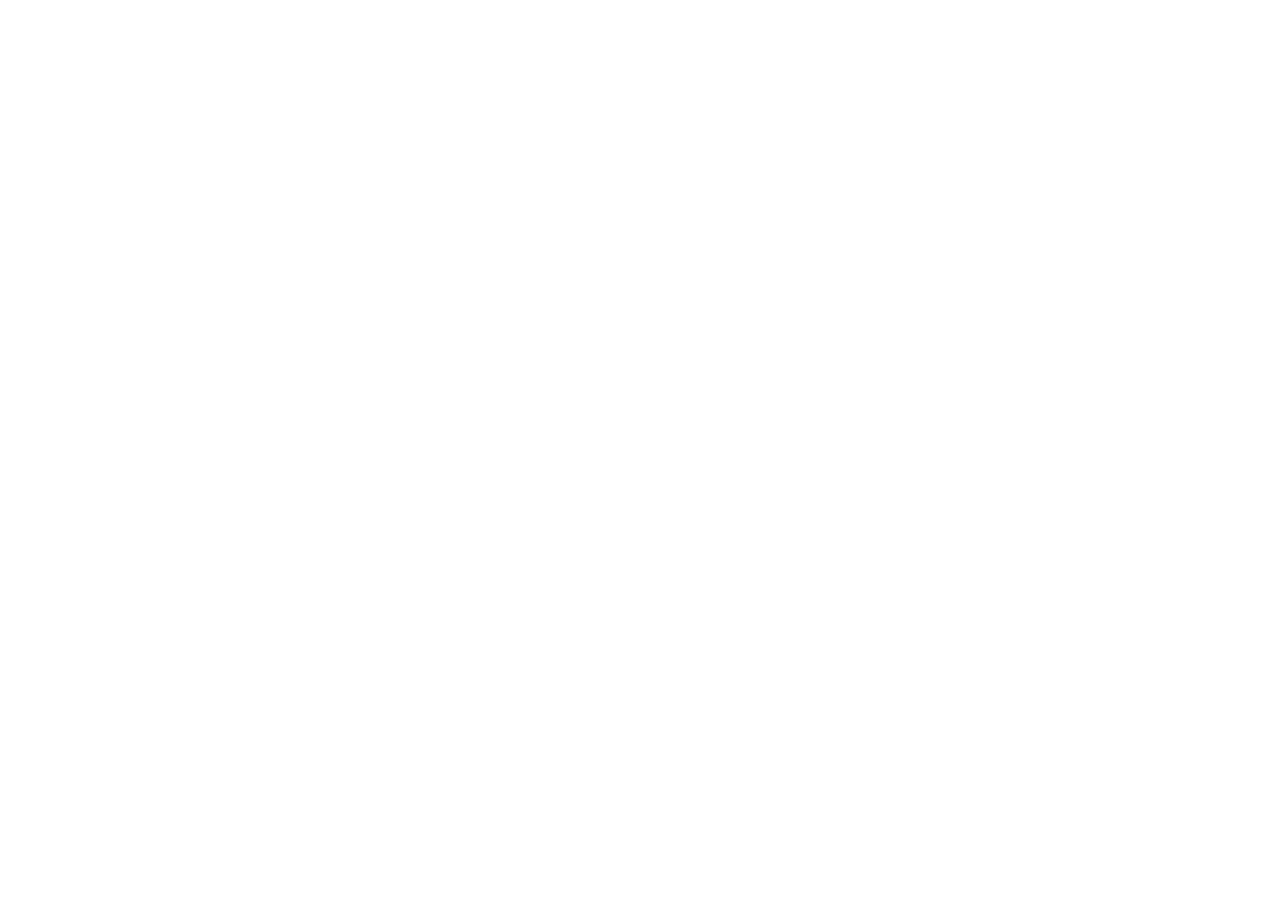
==== index.html @ a45eee53 "initial commit" ====
<!DOCTYPE html>
<html lang="en">
<head>
    <meta charset="UTF-8">
    <meta http-equiv="X-UA-Compatible" content="IE=edge">
    <meta name="viewport" content="width=device-width, initial-scale=1.0">
    <title>Travel Goals</title>
</head>
<body>
    
</body>
</html>
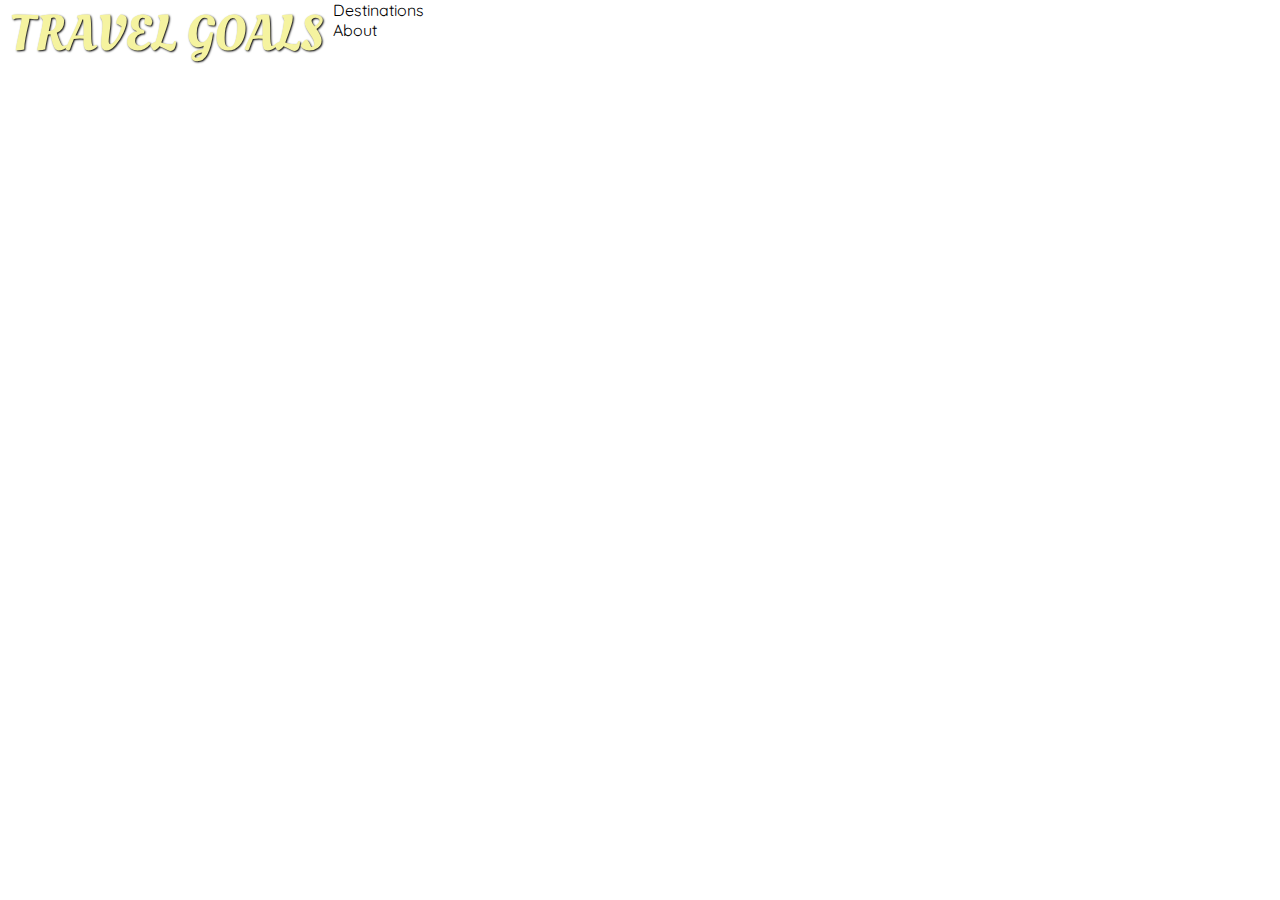
==== commit b6bda6a3: "added flexbox" ====
--- a/index.html
+++ b/index.html
@@ -1,12 +1,32 @@
 <!DOCTYPE html>
 <html lang="en">
-<head>
-    <meta charset="UTF-8">
-    <meta http-equiv="X-UA-Compatible" content="IE=edge">
-    <meta name="viewport" content="width=device-width, initial-scale=1.0">
+  <head>
+    <meta charset="UTF-8" />
+    <meta http-equiv="X-UA-Compatible" content="IE=edge" />
+    <link
+      href="https://fonts.googleapis.com/css2?family=Raleway:wght@700&family=Oleo+Script:wght@700&family=Quicksand:wght@300;500&display=swap"
+      rel="stylesheet"
+    />
+    <link rel="stylesheet" href="styles/styles.css" />
+    <link rel="stylesheet" href="styles/shared.css" />
     <title>Travel Goals</title>
-</head>
-<body>
-    
-</body>
-</html>+  </head>
+  <body>
+    <header id="container">
+      <div id="page-logo">
+        <a href="index.html">Travel goals</a>
+      </div>
+      <nav>
+          <ul>
+            <li href="places.html">Destinations</li>
+            <li href="about.html">About</li>
+          </ul>
+      </nav>
+    </header>
+    <main>
+      <section></section>
+      <section></section>
+    </main>
+    <footer></footer>
+  </body>
+</html>
--- a/styles/shared.css
+++ b/styles/shared.css
@@ -0,0 +1,29 @@
+body {
+    font-family: "Quicksand", sans-serif;
+    margin: 0;
+}
+
+
+
+ul {
+    list-style: none; /* usuwa bullet pointy */
+    margin: 0;
+    padding: 0;
+}
+
+#container {
+    display: flex; /* utworzenie flexboxa */
+    flex-direction: row;
+    flex-wrap: nowrap;
+
+    
+}
+#page-logo a {
+    padding: 10px;
+    font-family: "Oleo Script", sans-serif;
+    color: rgb(245, 243,160);
+    font-size: 50px;
+    text-decoration: none;
+    text-transform: uppercase;
+    text-shadow: 1px 1px 2px rgb(0, 0, 0);
+}
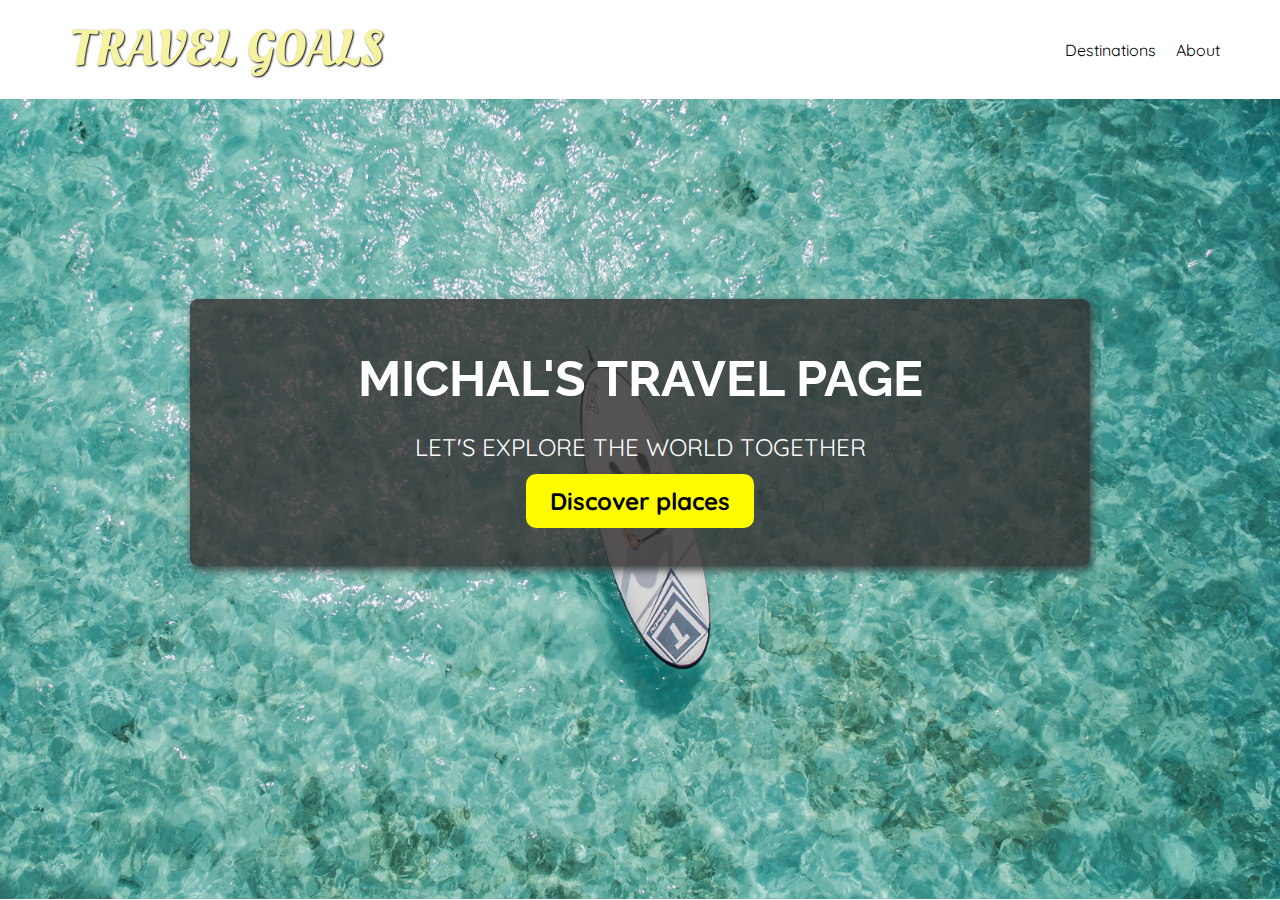
==== commit ec4ec4d3: "changed css for shared and styles" ====
--- a/index.html
+++ b/index.html
@@ -12,20 +12,26 @@
     <title>Travel Goals</title>
   </head>
   <body>
-    <header id="container">
+    <header>
       <div id="page-logo">
         <a href="index.html">Travel goals</a>
       </div>
       <nav>
-          <ul>
-            <li href="places.html">Destinations</li>
-            <li href="about.html">About</li>
-          </ul>
+        <ul>
+          <li href="places.html">Destinations</li>
+          <li href="about.html">About</li>
+        </ul>
       </nav>
     </header>
     <main>
-      <section></section>
-      <section></section>
+      <section id="photo">
+        <div id="photo-content">
+          <h1>Michal's travel page</h1>
+          <p>Let's explore the world together</p>
+          <a href="places.html">Discover places</a>
+        </div>
+      </section>
+      <section id="highlights"></section>
     </main>
     <footer></footer>
   </body>
--- a/styles/styles.css
+++ b/styles/styles.css
@@ -0,0 +1,45 @@
+#photo {
+    height: 800px;
+    background-image: url("/images/places/ocean.jpeg");
+    background-position: center;
+    background-size: cover;
+}
+
+#photo-content {
+    width: 900px;
+    background-color: rgb(51,47, 47, 0.8);
+    box-shadow: 2px 4px 8px rgb(61, 67, 67);
+    border-radius: 8px;
+    text-align: center;
+    padding: 50px 0;
+    margin: 0 auto;
+    position: relative;
+    top: 200px;
+
+}
+
+#photo-content h1 {
+    color: white;
+    text-transform: uppercase;
+    font-size: 50px;
+    font-family: "Raleway", sans-serif;
+    margin: 0;
+}
+
+#photo-content p {
+    color: white;
+    text-transform: uppercase;
+    font-size: 24px;
+    font-weight: 300px;
+}
+
+#photo-content a {
+    text-decoration: none;
+    background-color: rgb(255, 251, 0);
+    padding: 12px 24px;
+    border-radius: 10px;
+    color: black;
+    font-size: 24px;
+    font-weight: bold;
+    
+}--- a/styles/shared.css
+++ b/styles/shared.css
@@ -1,29 +1,35 @@
 body {
-    font-family: "Quicksand", sans-serif;
-    margin: 0;
+  font-family: "Quicksand", sans-serif;
+  margin: 0;
 }
 
-
-
 ul {
-    list-style: none; /* usuwa bullet pointy */
-    margin: 0;
-    padding: 0;
+  list-style: none; /* usuwa bullet pointy */
+  margin: 0;
+  padding: 0;
 }
 
-#container {
-    display: flex; /* utworzenie flexboxa */
-    flex-direction: row;
-    flex-wrap: nowrap;
+header {
+  display: flex;
+  align-items: center;
+  justify-content: space-between;
+  padding: 15px 60px;
+}
 
-    
+header ul {
+  display: flex;
 }
+
+header li {
+  margin-left: 20px;
+}
+
 #page-logo a {
-    padding: 10px;
-    font-family: "Oleo Script", sans-serif;
-    color: rgb(245, 243,160);
-    font-size: 50px;
-    text-decoration: none;
-    text-transform: uppercase;
-    text-shadow: 1px 1px 2px rgb(0, 0, 0);
+  padding: 10px;
+  font-family: "Oleo Script", sans-serif;
+  color: rgb(245, 243, 160);
+  font-size: 50px;
+  text-decoration: none;
+  text-transform: uppercase;
+  text-shadow: 1px 1px 2px rgb(0, 0, 0);
 }
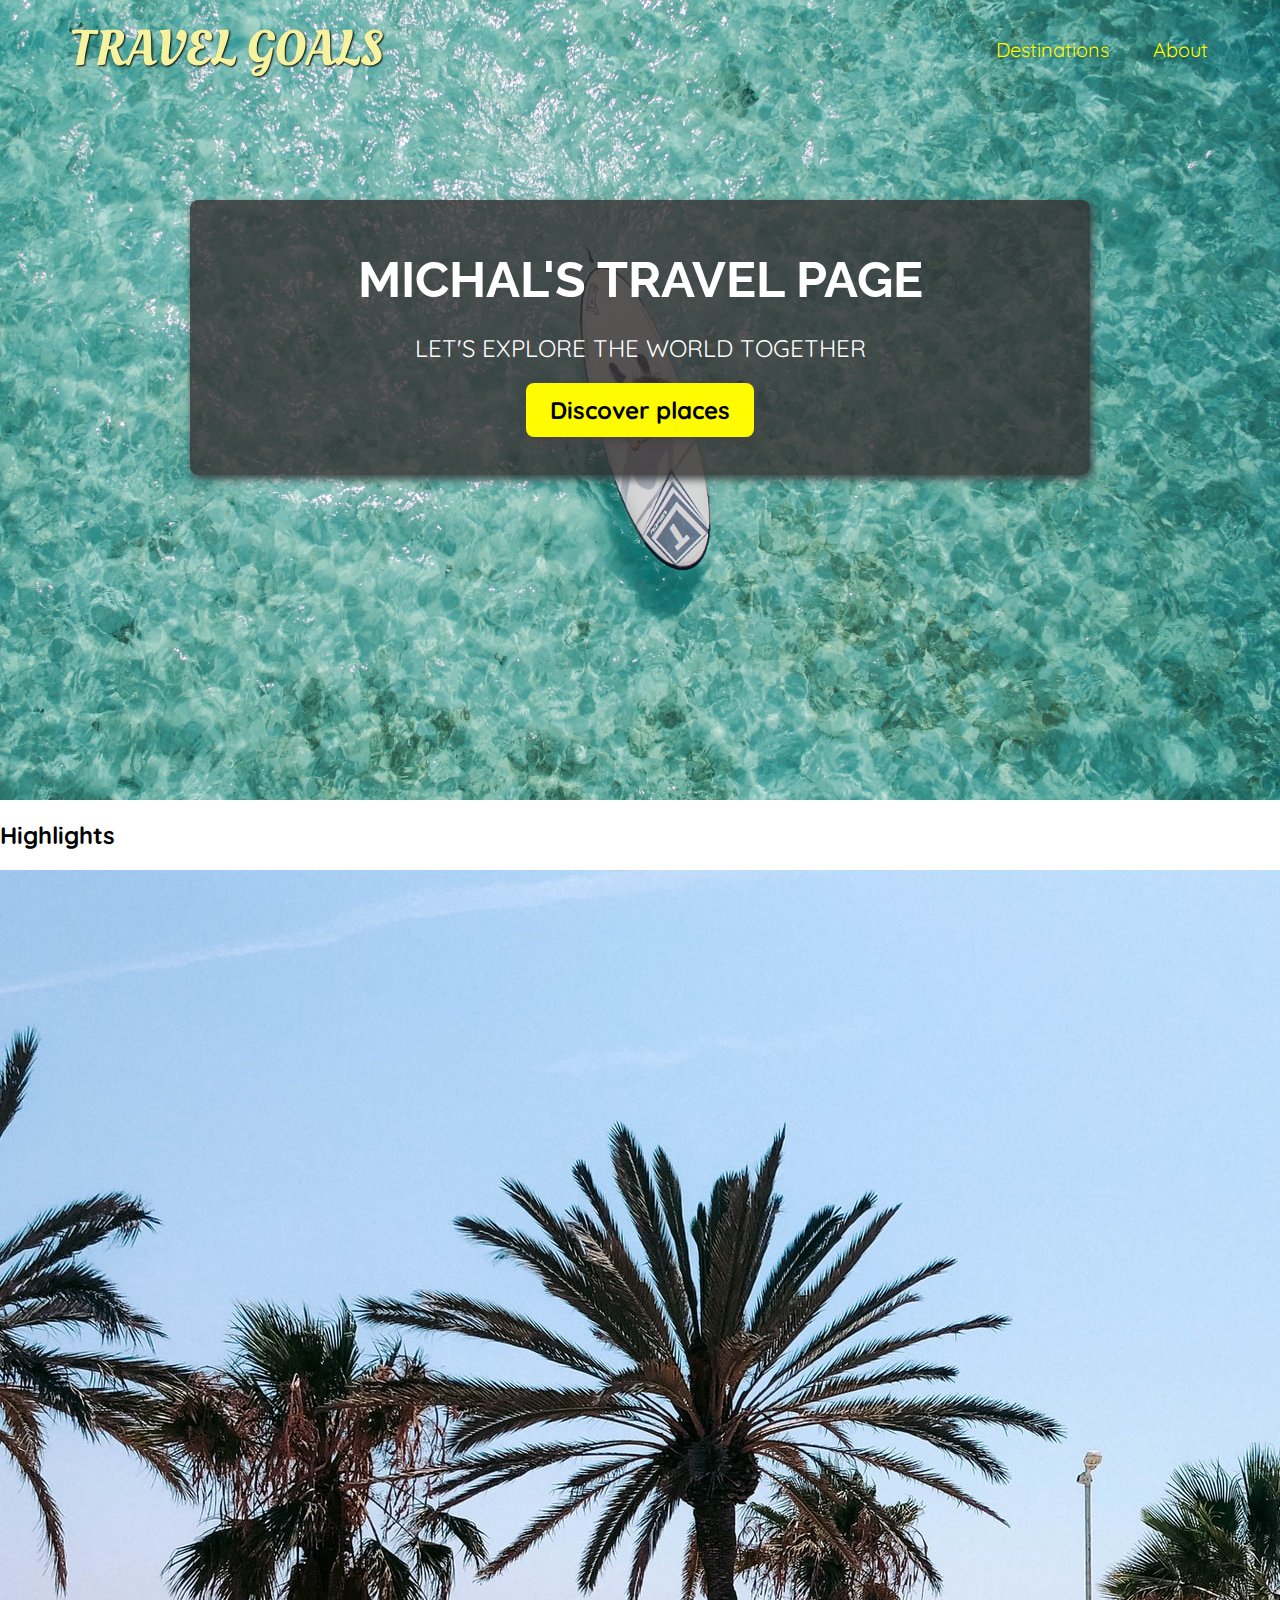
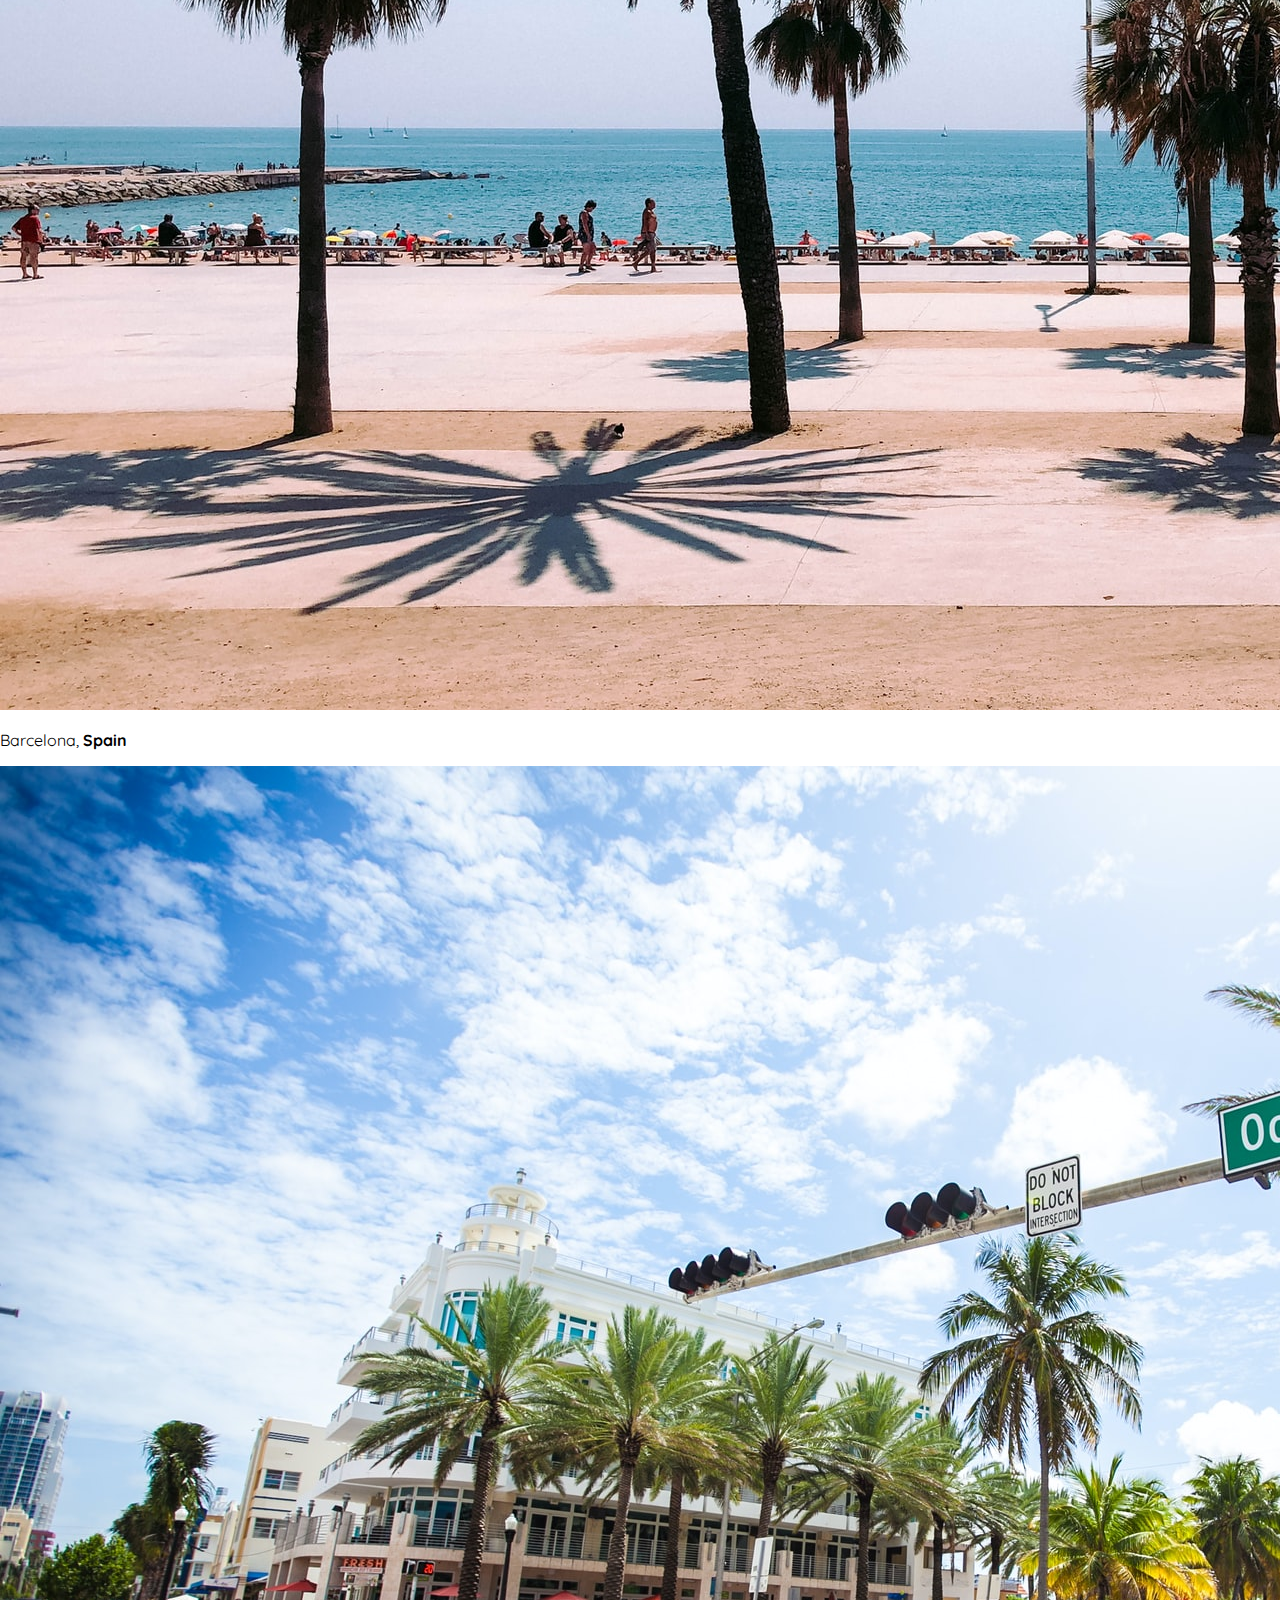
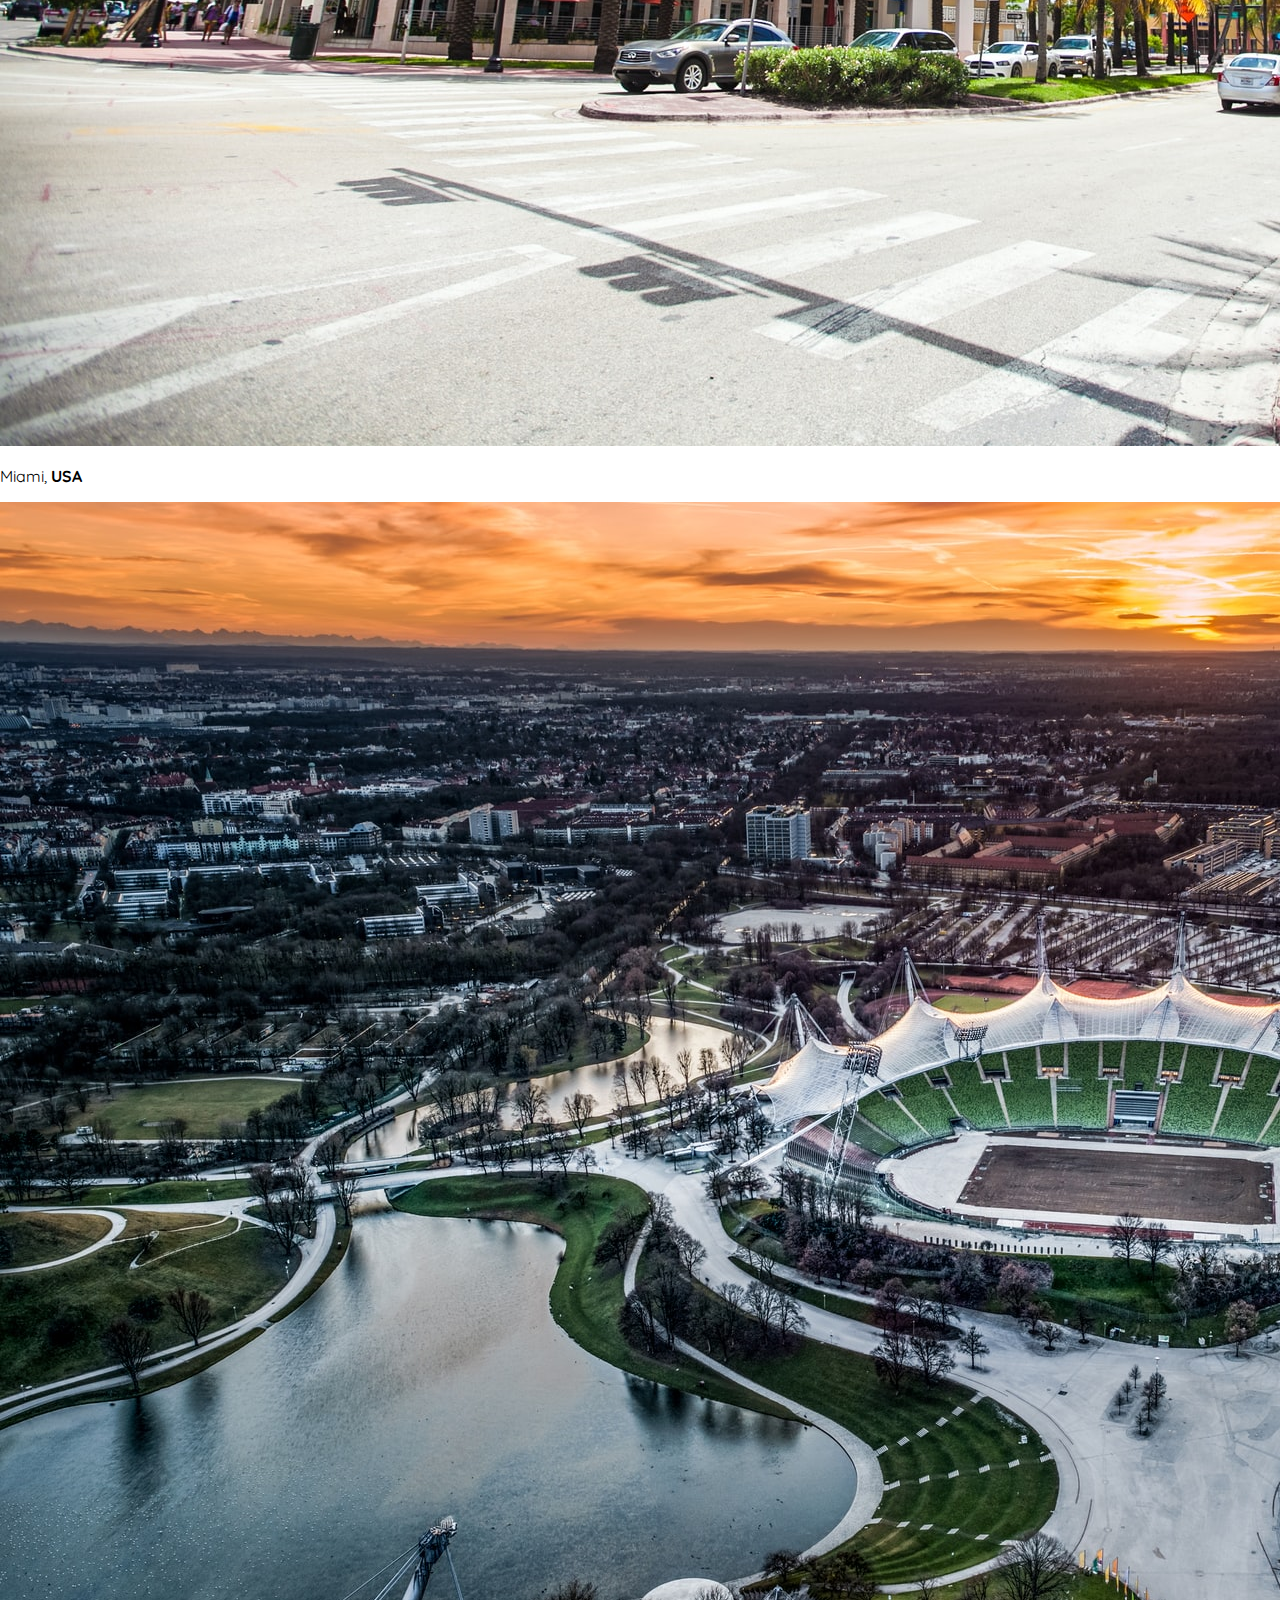
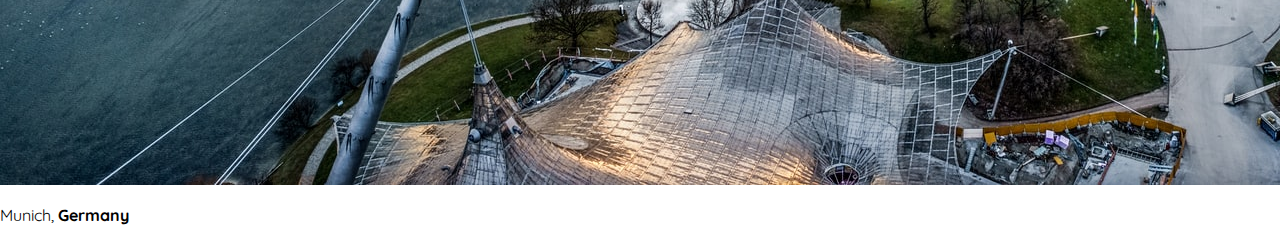
==== commit 8cc73518: "added highlights" ====
--- a/index.html
+++ b/index.html
@@ -18,8 +18,8 @@
       </div>
       <nav>
         <ul>
-          <li href="places.html">Destinations</li>
-          <li href="about.html">About</li>
+          <li><a href="places.html">Destinations</a></li>
+          <li><a href="about.html">About</a></li>
         </ul>
       </nav>
     </header>
@@ -31,7 +31,23 @@
           <a href="places.html">Discover places</a>
         </div>
       </section>
-      <section id="highlights"></section>
+      <section id="highlights">
+        <h2>Highlights</h2>
+        <ul id="destinations">
+          <li class="destination">
+            <img src="images/places/barcelona.jpg" alt="Barcelona photo" />
+            <p>Barcelona, <strong>Spain</strong></p>
+          </li>
+          <li class="destination">
+            <img src="images/places/miami.jpg" alt="Miami photo" />
+            <p>Miami, <strong>USA</strong></p>
+          </li>
+          <li class="destination">
+            <img src="images/places/munich.jpg" alt="Munich photo" />
+            <p>Munich, <strong>Germany</strong></p>
+          </li>
+        </ul>
+      </section>
     </main>
     <footer></footer>
   </body>
--- a/styles/styles.css
+++ b/styles/styles.css
@@ -31,15 +31,20 @@
     text-transform: uppercase;
     font-size: 24px;
     font-weight: 300px;
+    margin-bottom: 32px;
 }
 
 #photo-content a {
     text-decoration: none;
     background-color: rgb(255, 251, 0);
     padding: 12px 24px;
-    border-radius: 10px;
+    border-radius: 8px;
     color: black;
     font-size: 24px;
     font-weight: bold;
-    
+    box-shadow: 2px 4px 8px rgb(68, 67, 67)
+}
+
+#photo-content a:hover {
+    background-color: rgb(255, 238, 0)
 }--- a/styles/shared.css
+++ b/styles/shared.css
@@ -14,6 +14,9 @@
   align-items: center;
   justify-content: space-between;
   padding: 15px 60px;
+  position: absolute;
+  width: 100%;
+  box-sizing: border-box; /* nie wychodzi za granicę ancestora */
 }
 
 header ul {
@@ -33,3 +36,20 @@
   text-transform: uppercase;
   text-shadow: 1px 1px 2px rgb(0, 0, 0);
 }
+
+header a {
+    color: rgb(255, 251, 0);
+    text-decoration: none;
+    font-size: 20px;
+    padding: 12px;
+    text-shadow: 1px 1px 2px rgba(0, 0, 0, 0.2);
+    top: 0;
+    left: 0;
+    border-radius: 6px;
+}
+
+
+header a:hover {
+    color: rgb(77, 77, 77);
+    background-color: rgb(255, 251, 0);
+}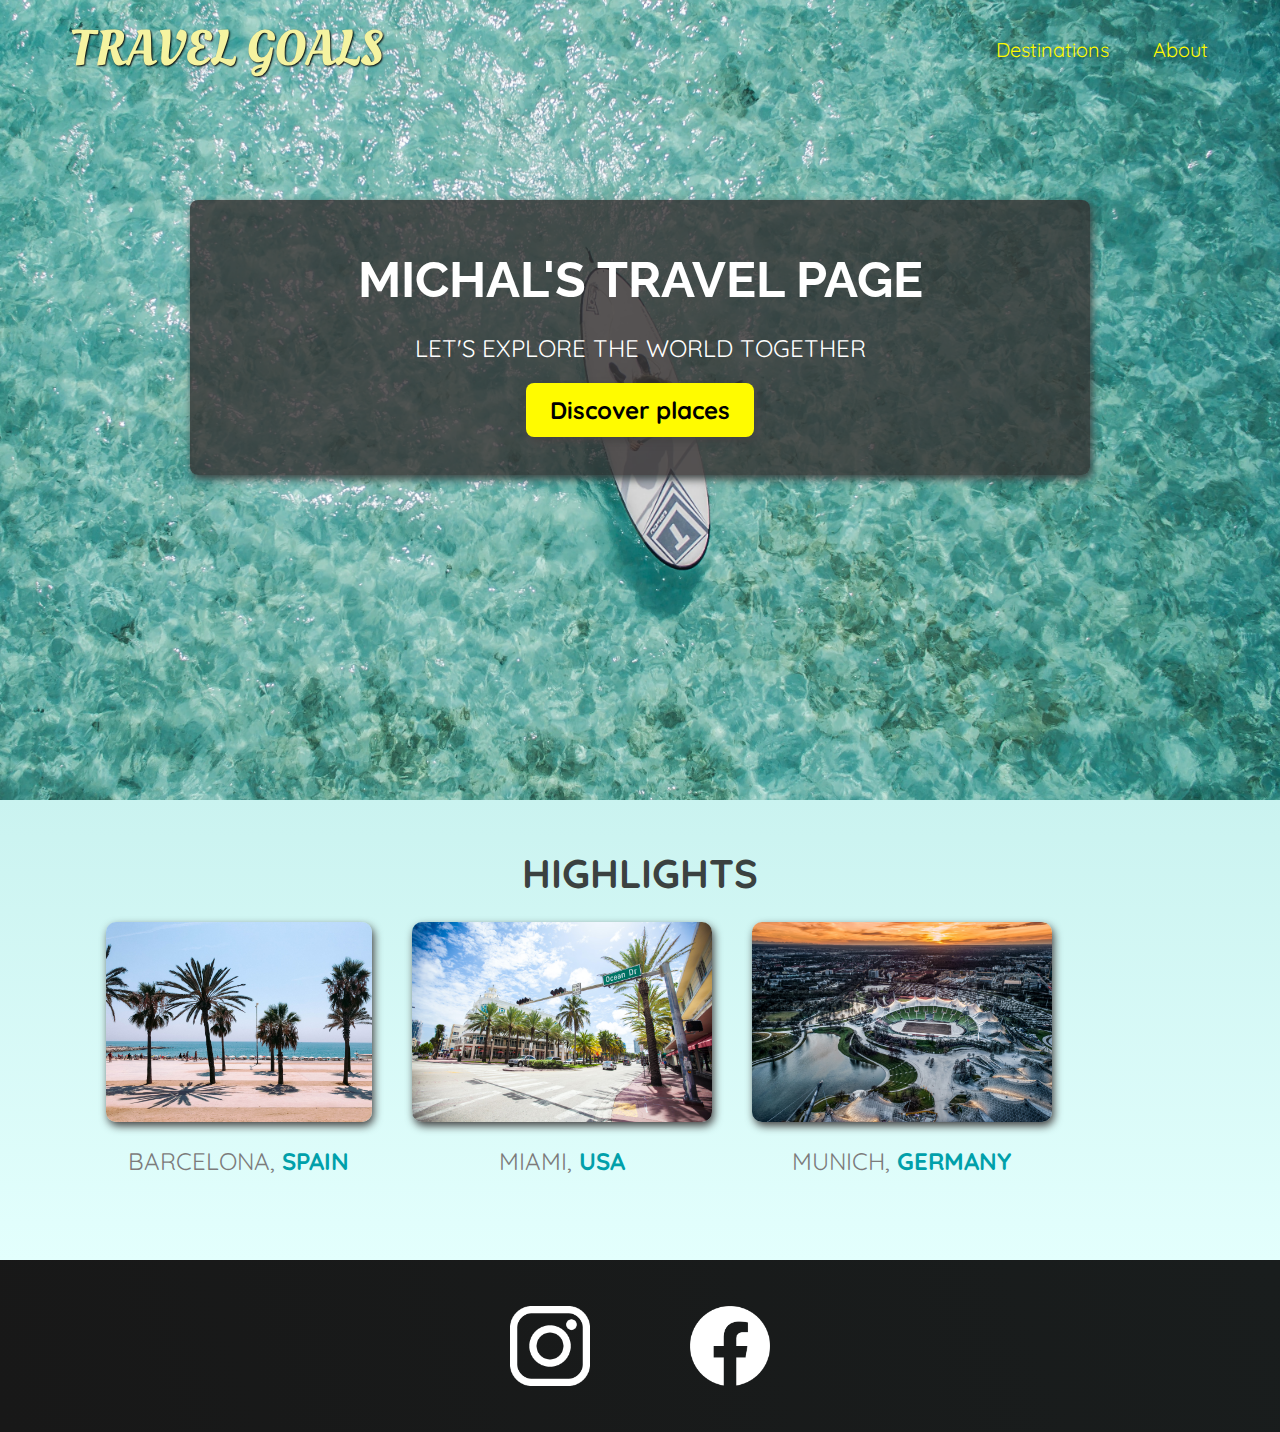
==== commit d4e0beda: "changed footer css" ====
--- a/index.html
+++ b/index.html
@@ -49,6 +49,19 @@
         </ul>
       </section>
     </main>
-    <footer></footer>
+    <footer>
+      <ul>
+        <li>
+          <a href="www.instagram.com">
+            <img src="images/icons/insta.png" alt="Instagram logo" />
+          </a>
+        </li>
+        <li>
+          <a href="www.facebook.com">
+            <img src="images/icons/facebook.png" alt="Facebook logo" />
+          </a>
+        </li>
+      </ul>
+    </footer>
   </body>
 </html>
--- a/styles/styles.css
+++ b/styles/styles.css
@@ -1,50 +1,94 @@
 #photo {
-    height: 800px;
-    background-image: url("/images/places/ocean.jpeg");
-    background-position: center;
-    background-size: cover;
+  height: 800px;
+  background-image: url("/images/places/ocean.jpeg");
+  background-position: center;
+  background-size: cover;
 }
 
 #photo-content {
-    width: 900px;
-    background-color: rgb(51,47, 47, 0.8);
-    box-shadow: 2px 4px 8px rgb(61, 67, 67);
-    border-radius: 8px;
-    text-align: center;
-    padding: 50px 0;
-    margin: 0 auto;
-    position: relative;
-    top: 200px;
-
+  width: 900px;
+  background-color: rgb(51, 47, 47, 0.8);
+  box-shadow: 2px 4px 8px rgb(61, 67, 67);
+  border-radius: 8px;
+  text-align: center;
+  padding: 50px 0;
+  margin: 0 auto;
+  position: relative;
+  top: 200px;
 }
 
 #photo-content h1 {
-    color: white;
-    text-transform: uppercase;
-    font-size: 50px;
-    font-family: "Raleway", sans-serif;
-    margin: 0;
+  color: white;
+  text-transform: uppercase;
+  font-size: 50px;
+  font-family: "Raleway", sans-serif;
+  margin: 0;
 }
 
 #photo-content p {
-    color: white;
-    text-transform: uppercase;
-    font-size: 24px;
-    font-weight: 300px;
-    margin-bottom: 32px;
+  color: white;
+  text-transform: uppercase;
+  font-size: 24px;
+  font-weight: 300px;
+  margin-bottom: 32px;
 }
 
 #photo-content a {
-    text-decoration: none;
-    background-color: rgb(255, 251, 0);
-    padding: 12px 24px;
-    border-radius: 8px;
-    color: black;
-    font-size: 24px;
-    font-weight: bold;
-    box-shadow: 2px 4px 8px rgb(68, 67, 67)
+  text-decoration: none;
+  background-color: rgb(255, 251, 0);
+  padding: 12px 24px;
+  border-radius: 8px;
+  color: black;
+  font-size: 24px;
+  font-weight: bold;
+  box-shadow: 2px 4px 8px rgb(68, 67, 67);
 }
 
 #photo-content a:hover {
-    background-color: rgb(255, 238, 0)
-}+  background-color: rgb(255, 238, 0);
+}
+
+#highlights h2 {
+  text-transform: uppercase;
+  text-align: center;
+  font-size: 40px;
+  color: rgb(59, 65, 64);
+  margin: 24px 0;
+}
+
+#highlights img {
+  height: 200px;
+  width: 100%;
+  box-shadow: 2px 4px 8px rgb(68, 67, 67);
+  border-radius: 10px;
+  object-fit: cover;
+}
+
+.destination {
+  margin: 0px 20px;
+  text-transform: uppercase;
+}
+
+#destinations p {
+  text-align: center;
+  font-size: 24px;
+  color: rgb(124, 123, 123);
+  margin: 20px 0;
+}
+
+#destinations {
+  display: flex;
+  width: 90%;
+  margin: auto;
+  margin-bottom: 40px;
+}
+
+.destination strong {
+  color: rgb(0, 160, 170);
+}
+
+#highlights {
+  padding: 24px;
+  background: linear-gradient(0deg, rgb(227, 255, 253), rgb(202, 243, 240));
+
+}
--- a/styles/shared.css
+++ b/styles/shared.css
@@ -38,18 +38,38 @@
 }
 
 header a {
-    color: rgb(255, 251, 0);
-    text-decoration: none;
-    font-size: 20px;
-    padding: 12px;
-    text-shadow: 1px 1px 2px rgba(0, 0, 0, 0.2);
-    top: 0;
-    left: 0;
-    border-radius: 6px;
+  color: rgb(255, 251, 0);
+  text-decoration: none;
+  font-size: 20px;
+  padding: 12px;
+  text-shadow: 1px 1px 2px rgba(0, 0, 0, 0.2);
+  top: 0;
+  left: 0;
+  border-radius: 6px;
 }
 
+header a:hover {
+  color: rgb(77, 77, 77);
+  background-color: rgb(255, 251, 0);
+}
 
-header a:hover {
-    color: rgb(77, 77, 77);
-    background-color: rgb(255, 251, 0);
-}+footer {
+    background: linear-gradient(70deg, rgb(24, 24, 24), rgb(25, 29, 29));
+    padding: 46px 0;
+}
+
+footer ul {
+    display: flex;
+    justify-content: center;
+}
+
+footer li {
+    width: 80px;
+    height: 80px;
+    margin: 0 50px;
+}
+
+footer img {
+    width: 100%;
+    height: 100%;
+}
